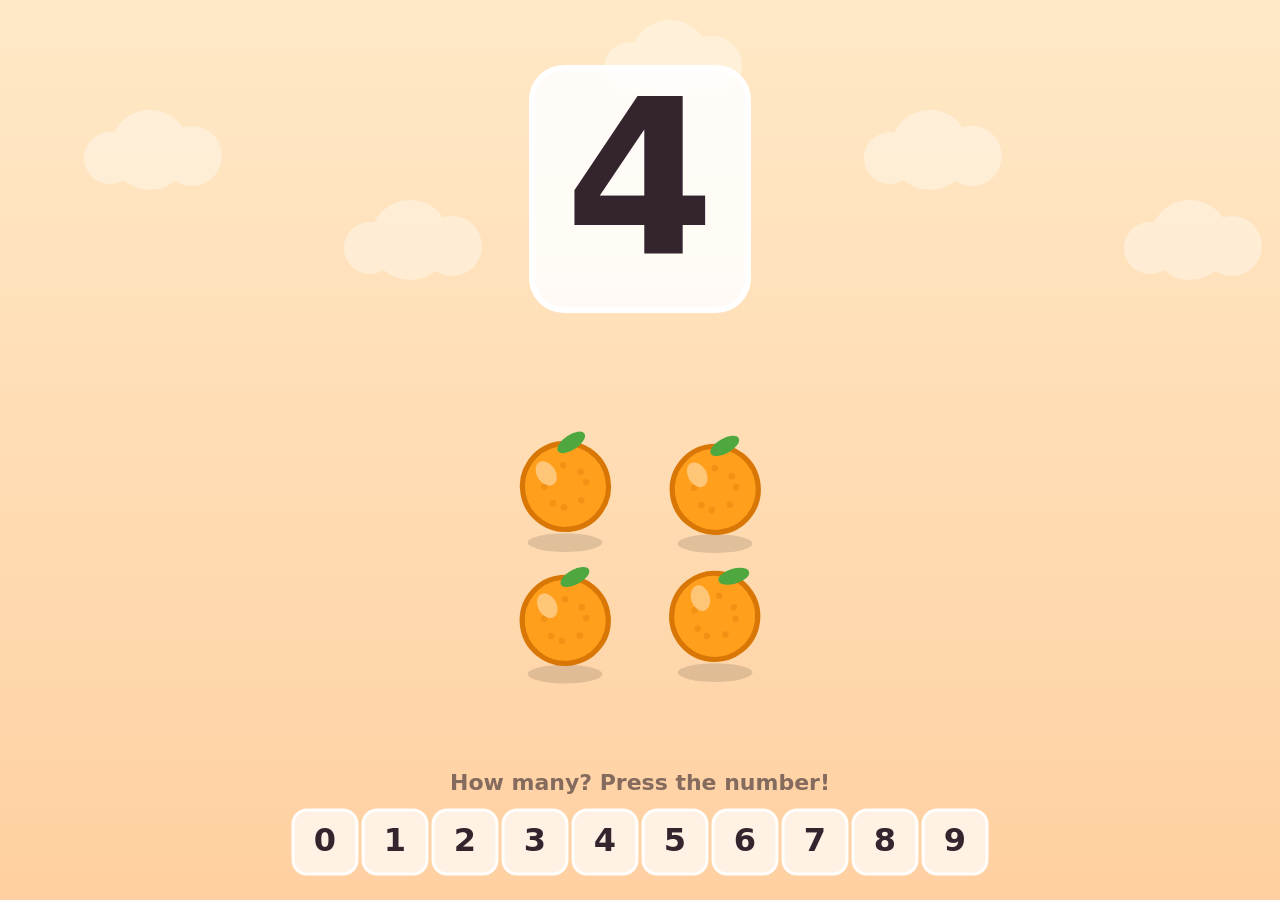
==== games/count-fruits/index.html @ f7dff4ac "Organize games into games/ directory with a landing page Move Garden Pick! and Count the Fruit! into" ====
<!DOCTYPE html>
<html lang="en">
<head>
<meta charset="utf-8">
<meta name="viewport" content="width=device-width, initial-scale=1, user-scalable=no">
<title>Count the Fruit!</title>
<style>
  html, body {
    margin: 0;
    height: 100%;
    overflow: hidden;
    background: #ffe9c7;
    touch-action: none;
  }
  canvas { display: block; }
</style>
</head>
<body>
<canvas id="game"></canvas>
<script>
const canvas = document.getElementById('game');
const ctx = canvas.getContext('2d');

let W = 0, H = 0;
function resize() {
  const dpr = window.devicePixelRatio || 1;
  W = window.innerWidth;
  H = window.innerHeight;
  canvas.width = W * dpr;
  canvas.height = H * dpr;
  canvas.style.width = W + 'px';
  canvas.style.height = H + 'px';
  ctx.setTransform(dpr, 0, 0, dpr, 0, 0);
}
resize();
window.addEventListener('resize', () => { resize(); layoutFruit(); });

function rand(a, b) { return a + Math.random() * (b - a); }

/* ---------- fruit drawing (all centred on 0,0 with radius ~r) ---------- */
function banana(r) {
  ctx.fillStyle = '#ffd93d';
  ctx.strokeStyle = '#d9a406';
  ctx.lineWidth = r * 0.13;
  ctx.beginPath();
  ctx.moveTo(-r * 0.85, -r * 0.35);
  ctx.quadraticCurveTo(-r * 0.2, r * 1.0, r * 0.9, r * 0.15);
  ctx.quadraticCurveTo(r * 0.2, r * 0.55, -r * 0.55, -r * 0.55);
  ctx.closePath();
  ctx.fill();
  ctx.stroke();
  ctx.fillStyle = '#8a6212';
  ctx.beginPath();
  ctx.ellipse(-r * 0.8, -r * 0.48, r * 0.14, r * 0.1, -0.7, 0, Math.PI * 2);
  ctx.fill();
}

function apple(r) {
  ctx.fillStyle = '#e8342c';
  ctx.strokeStyle = '#b31f1a';
  ctx.lineWidth = r * 0.11;
  ctx.beginPath();
  ctx.moveTo(0, -r * 0.55);
  ctx.bezierCurveTo(-r * 1.15, -r * 1.15, -r * 1.05, r * 0.95, 0, r * 0.9);
  ctx.bezierCurveTo(r * 1.05, r * 0.95, r * 1.15, -r * 1.15, 0, -r * 0.55);
  ctx.fill();
  ctx.stroke();

  ctx.strokeStyle = '#7a4a1f';
  ctx.lineWidth = r * 0.14;
  ctx.lineCap = 'round';
  ctx.beginPath();
  ctx.moveTo(0, -r * 0.6);
  ctx.quadraticCurveTo(r * 0.1, -r * 1.05, r * 0.28, -r * 1.15);
  ctx.stroke();

  ctx.fillStyle = '#4ea83f';
  ctx.beginPath();
  ctx.ellipse(r * 0.42, -r * 0.95, r * 0.32, r * 0.16, -0.5, 0, Math.PI * 2);
  ctx.fill();

  ctx.fillStyle = 'rgba(255,255,255,0.45)';
  ctx.beginPath();
  ctx.ellipse(-r * 0.38, -r * 0.25, r * 0.2, r * 0.32, -0.4, 0, Math.PI * 2);
  ctx.fill();
}

function orange(r) {
  ctx.fillStyle = '#ff9f1c';
  ctx.strokeStyle = '#d97706';
  ctx.lineWidth = r * 0.11;
  ctx.beginPath();
  ctx.arc(0, r * 0.05, r * 0.92, 0, Math.PI * 2);
  ctx.fill();
  ctx.stroke();

  ctx.fillStyle = 'rgba(217,119,6,0.35)';
  for (let i = 0; i < 7; i++) {
    const a = i * 2.4;
    ctx.beginPath();
    ctx.arc(Math.cos(a) * r * 0.45, r * 0.05 + Math.sin(a) * r * 0.45, r * 0.07, 0, Math.PI * 2);
    ctx.fill();
  }

  ctx.fillStyle = '#4ea83f';
  ctx.beginPath();
  ctx.ellipse(r * 0.3, -r * 0.85, r * 0.34, r * 0.16, -0.4, 0, Math.PI * 2);
  ctx.fill();

  ctx.fillStyle = 'rgba(255,255,255,0.4)';
  ctx.beginPath();
  ctx.ellipse(-r * 0.35, -r * 0.3, r * 0.2, r * 0.28, -0.4, 0, Math.PI * 2);
  ctx.fill();
}

function strawberry(r) {
  ctx.fillStyle = '#f0384a';
  ctx.strokeStyle = '#b91c2c';
  ctx.lineWidth = r * 0.1;
  ctx.beginPath();
  ctx.moveTo(0, r);
  ctx.bezierCurveTo(-r * 1.05, r * 0.25, -r * 0.9, -r * 0.75, 0, -r * 0.62);
  ctx.bezierCurveTo(r * 0.9, -r * 0.75, r * 1.05, r * 0.25, 0, r);
  ctx.fill();
  ctx.stroke();

  ctx.fillStyle = '#ffe9a8';
  for (let i = 0; i < 8; i++) {
    const a = -1.4 + i * 0.85;
    const rr = r * (0.2 + (i % 3) * 0.2);
    ctx.beginPath();
    ctx.ellipse(Math.cos(a) * rr, Math.sin(a) * rr * 0.9, r * 0.07, r * 0.045, a, 0, Math.PI * 2);
    ctx.fill();
  }

  ctx.fillStyle = '#4ea83f';
  for (let i = -2; i <= 2; i++) {
    ctx.save();
    ctx.translate(0, -r * 0.6);
    ctx.rotate(i * 0.45);
    ctx.beginPath();
    ctx.ellipse(0, -r * 0.2, r * 0.16, r * 0.36, 0, 0, Math.PI * 2);
    ctx.fill();
    ctx.restore();
  }
  ctx.strokeStyle = '#3f8f34';
  ctx.lineWidth = r * 0.12;
  ctx.lineCap = 'round';
  ctx.beginPath();
  ctx.moveTo(0, -r * 0.7);
  ctx.lineTo(0, -r * 1.15);
  ctx.stroke();
}

function grapes(r) {
  ctx.strokeStyle = '#7a4a1f';
  ctx.lineWidth = r * 0.12;
  ctx.lineCap = 'round';
  ctx.beginPath();
  ctx.moveTo(0, -r * 0.65);
  ctx.lineTo(0, -r * 1.1);
  ctx.stroke();

  ctx.fillStyle = '#4ea83f';
  ctx.beginPath();
  ctx.ellipse(r * 0.36, -r * 0.95, r * 0.3, r * 0.14, -0.5, 0, Math.PI * 2);
  ctx.fill();

  const rows = [3, 3, 2, 1];
  const br = r * 0.3;
  let y = -r * 0.45;
  for (const n of rows) {
    for (let i = 0; i < n; i++) {
      const x = (i - (n - 1) / 2) * br * 1.75;
      ctx.fillStyle = '#8b5cf6';
      ctx.strokeStyle = '#5b21b6';
      ctx.lineWidth = r * 0.07;
      ctx.beginPath();
      ctx.arc(x, y, br, 0, Math.PI * 2);
      ctx.fill();
      ctx.stroke();
      ctx.fillStyle = 'rgba(255,255,255,0.4)';
      ctx.beginPath();
      ctx.arc(x - br * 0.3, y - br * 0.35, br * 0.22, 0, Math.PI * 2);
      ctx.fill();
    }
    y += br * 1.5;
  }
}

const FRUITS = [
  { draw: banana, one: 'banana', many: 'bananas' },
  { draw: apple, one: 'apple', many: 'apples' },
  { draw: orange, one: 'orange', many: 'oranges' },
  { draw: strawberry, one: 'strawberry', many: 'strawberries' },
  { draw: grapes, one: 'grape', many: 'grapes' }
];

/* ---------- sound ---------- */
let audio = null;
function tone(freq, dur, type, delay) {
  try {
    if (!audio) audio = new (window.AudioContext || window.webkitAudioContext)();
    if (audio.state === 'suspended') audio.resume();
    const t0 = audio.currentTime + (delay || 0);
    const osc = audio.createOscillator();
    const gain = audio.createGain();
    osc.type = type || 'sine';
    osc.frequency.setValueAtTime(freq, t0);
    gain.gain.setValueAtTime(0.0001, t0);
    gain.gain.exponentialRampToValueAtTime(0.2, t0 + 0.02);
    gain.gain.exponentialRampToValueAtTime(0.0001, t0 + dur);
    osc.connect(gain).connect(audio.destination);
    osc.start(t0);
    osc.stop(t0 + dur + 0.05);
  } catch (err) { /* no sound, no problem */ }
}
function cheer() {
  [523, 659, 784, 1047].forEach((f, i) => tone(f, 0.22, 'sine', i * 0.09));
}
function nope() {
  tone(200, 0.18, 'triangle');
  tone(160, 0.22, 'triangle', 0.12);
}

/* ---------- game state ---------- */
let target = -1;
let fruit = FRUITS[0];
let items = [];
let stars = 0;
let shake = 0;          // 1 -> 0 after a wrong key
let wrongKey = -1;
let celebrate = 0;      // seconds left of the little party
let confetti = [];
let bornAt = 0;

const FRUIT_TOP = () => H * 0.40;

function layoutFruit() {
  const n = target;
  if (n === 0) { items = []; return; }
  const areaTop = FRUIT_TOP();
  const areaH = H * 0.42;
  const cols = n <= 3 ? n : (n <= 8 ? Math.ceil(n / 2) : 3);
  const rows = Math.ceil(n / cols);
  const cellW = Math.min(W * 0.8 / cols, 150);
  const cellH = Math.min(areaH / rows, 130);
  const r = Math.min(cellW, cellH) * 0.36;

  items = [];
  for (let i = 0; i < n; i++) {
    const row = Math.floor(i / cols);
    const inRow = Math.min(cols, n - row * cols);
    const idx = i - row * cols;
    items.push({
      x: W / 2 + (idx - (inRow - 1) / 2) * cellW,
      y: areaTop + cellH * 0.5 + row * cellH + (rows > 1 ? (areaH - rows * cellH) / 2 : areaH * 0.15),
      r: r,
      seed: Math.random() * 10,
      tilt: rand(-0.18, 0.18),
      pop: i * 0.07
    });
  }
}

function newRound() {
  let n;
  do { n = Math.floor(Math.random() * 10); } while (n === target);
  target = n;
  fruit = FRUITS[Math.floor(Math.random() * FRUITS.length)];
  wrongKey = -1;
  bornAt = performance.now();
  layoutFruit();
}

function answer(n) {
  if (celebrate > 0) return;
  if (n === target) {
    stars++;
    celebrate = 1.1;
    cheer();
    for (let i = 0; i < 70; i++) {
      confetti.push({
        x: W / 2 + rand(-60, 60),
        y: H * 0.25,
        vx: rand(-320, 320),
        vy: rand(-520, -180),
        r: rand(4, 9),
        rot: rand(0, 6.3),
        vr: rand(-8, 8),
        life: 1,
        color: ['#e8342c', '#ffd93d', '#4ea83f', '#8b5cf6', '#ff9f1c', '#38bdf8'][i % 6]
      });
    }
  } else {
    shake = 1;
    wrongKey = n;
    nope();
  }
}

window.addEventListener('keydown', e => {
  if (e.key >= '0' && e.key <= '9') {
    e.preventDefault();
    if (!e.repeat) answer(+e.key);
  }
});

/* ---------- on-screen keypad (also works for taps) ---------- */
function padGeom() {
  const y = H - 90;
  const size = Math.min(64, (W - 40) / 10 - 6);
  const step = size + 6;
  return { y, size, step, x0: W / 2 - (step * 10 - 6) / 2 };
}
canvas.addEventListener('pointerdown', e => {
  const g = padGeom();
  const rect = canvas.getBoundingClientRect();
  const px = e.clientX - rect.left, py = e.clientY - rect.top;
  for (let d = 0; d <= 9; d++) {
    const x = g.x0 + d * g.step;
    if (px >= x && px <= x + g.size && py >= g.y && py <= g.y + g.size) { answer(d); return; }
  }
  if (!audio) tone(880, 0.001);   // unlock audio on first tap
});

/* ---------- drawing ---------- */
function drawBackground(t) {
  const sky = ctx.createLinearGradient(0, 0, 0, H);
  sky.addColorStop(0, '#ffe9c7');
  sky.addColorStop(1, '#ffd0a1');
  ctx.fillStyle = sky;
  ctx.fillRect(0, 0, W, H);

  ctx.fillStyle = 'rgba(255,255,255,0.35)';
  for (let i = 0; i < 6; i++) {
    const x = ((i * 260 + t / 60) % (W + 300)) - 150;
    const y = 60 + (i % 3) * 90;
    ctx.beginPath();
    ctx.arc(x, y, 40, 0, Math.PI * 2);
    ctx.arc(x + 42, y + 6, 30, 0, Math.PI * 2);
    ctx.arc(x - 40, y + 8, 26, 0, Math.PI * 2);
    ctx.fill();
  }
}

function drawNumber(t) {
  const size = Math.min(H * 0.24, W * 0.28);
  const cx = W / 2 + (shake > 0 ? Math.sin(t / 22) * 14 * shake : 0);
  const cy = H * 0.21;
  const pop = Math.min(1, (t - bornAt) / 260);
  const s = celebrate > 0
    ? 1 + Math.sin((1.1 - celebrate) * 12) * 0.08
    : 0.6 + 0.4 * (1 - Math.pow(1 - pop, 3)) + Math.sin(pop * Math.PI) * 0.12;

  ctx.save();
  ctx.translate(cx, cy);
  ctx.scale(s, s);

  const w = size * 1.0, h = size * 1.12;
  ctx.fillStyle = shake > 0 ? 'rgba(255,220,220,0.95)' : 'rgba(255,255,255,0.85)';
  ctx.strokeStyle = shake > 0 ? '#e8342c' : '#fff';
  ctx.lineWidth = 6;
  ctx.beginPath();
  ctx.roundRect(-w / 2, -h / 2, w, h, 32);
  ctx.fill();
  ctx.stroke();

  ctx.font = 'bold ' + Math.round(size) + 'px system-ui, sans-serif';
  ctx.textAlign = 'center';
  ctx.textBaseline = 'middle';
  ctx.fillStyle = '#33242e';
  ctx.fillText(String(target), 0, size * 0.04);
  ctx.restore();
}

function drawItems(t) {
  items.forEach((it, i) => {
    const age = (t - bornAt) / 1000 - it.pop;
    if (age < 0) return;
    const grow = Math.min(1, age / 0.28);
    const s = 0.3 + 0.7 * (1 - Math.pow(1 - grow, 3)) + Math.sin(grow * Math.PI) * 0.2;
    const hop = celebrate > 0 ? Math.abs(Math.sin(t / 110 + i)) * -18 : Math.sin(t / 620 + it.seed) * 4;
    ctx.save();
    ctx.translate(it.x, it.y + hop);

    ctx.globalAlpha = 0.12;
    ctx.fillStyle = '#000';
    ctx.beginPath();
    ctx.ellipse(0, it.r * 1.25 - hop * 0.6, it.r * 0.8, it.r * 0.2, 0, 0, Math.PI * 2);
    ctx.fill();
    ctx.globalAlpha = 1;

    ctx.rotate(it.tilt + Math.sin(t / 700 + it.seed) * 0.05);
    ctx.scale(s, s);
    fruit.draw(it.r);
    ctx.restore();
  });

  if (target === 0) {
    // an empty plate, so "zero" has something to look at
    const cx = W / 2, cy = FRUIT_TOP() + H * 0.14;
    ctx.fillStyle = 'rgba(255,255,255,0.8)';
    ctx.strokeStyle = '#e0b184';
    ctx.lineWidth = 5;
    ctx.beginPath();
    ctx.ellipse(cx, cy, 105, 34, 0, 0, Math.PI * 2);
    ctx.fill();
    ctx.stroke();
    ctx.beginPath();
    ctx.ellipse(cx, cy, 72, 21, 0, 0, Math.PI * 2);
    ctx.stroke();
  }
}

function drawStars() {
  const n = Math.min(stars, 10);
  for (let i = 0; i < n; i++) {
    const x = 34 + i * 34, y = 34;
    ctx.save();
    ctx.translate(x, y);
    ctx.fillStyle = '#ffd93d';
    ctx.strokeStyle = '#e0a800';
    ctx.lineWidth = 2;
    ctx.beginPath();
    for (let k = 0; k < 10; k++) {
      const rr = k % 2 ? 6 : 14;
      const a = -Math.PI / 2 + (k * Math.PI) / 5;
      const fn = k ? 'lineTo' : 'moveTo';
      ctx[fn](Math.cos(a) * rr, Math.sin(a) * rr);
    }
    ctx.closePath();
    ctx.fill();
    ctx.stroke();
    ctx.restore();
  }
  if (stars > 10) {
    ctx.fillStyle = '#33242e';
    ctx.font = 'bold 20px system-ui, sans-serif';
    ctx.textAlign = 'left';
    ctx.textBaseline = 'middle';
    ctx.fillText('+' + (stars - 10), 34 + 10 * 34 - 12, 34);
  }
}

function drawPad(t) {
  const g = padGeom();
  ctx.textAlign = 'center';
  ctx.textBaseline = 'middle';
  for (let d = 0; d <= 9; d++) {
    const x = g.x0 + d * g.step;
    const bad = wrongKey === d && shake > 0;
    ctx.fillStyle = bad ? 'rgba(232,52,44,0.85)' : 'rgba(255,255,255,0.7)';
    ctx.strokeStyle = bad ? '#b31f1a' : 'rgba(255,255,255,0.95)';
    ctx.lineWidth = 3;
    ctx.beginPath();
    ctx.roundRect(x, g.y, g.size, g.size, 14);
    ctx.fill();
    ctx.stroke();
    ctx.fillStyle = bad ? '#fff' : '#33242e';
    ctx.font = 'bold ' + Math.round(g.size * 0.5) + 'px system-ui, sans-serif';
    ctx.fillText(String(d), x + g.size / 2, g.y + g.size / 2 + 1);
  }
}

function drawHint() {
  ctx.fillStyle = 'rgba(51,36,46,0.6)';
  ctx.font = 'bold 22px system-ui, sans-serif';
  ctx.textAlign = 'center';
  ctx.textBaseline = 'alphabetic';
  const msg = celebrate > 0
    ? 'Yes!  ' + target + ' ' + (target === 1 ? fruit.one : fruit.many) + '!'
    : 'How many? Press the number!';
  ctx.fillText(msg, W / 2, H - 110);
}

/* ---------- loop ---------- */
let last = performance.now();
function loop(now) {
  const dt = Math.min((now - last) / 1000, 0.05);
  last = now;

  if (shake > 0) shake = Math.max(0, shake - dt * 2.2);
  if (celebrate > 0) {
    celebrate -= dt;
    if (celebrate <= 0) { celebrate = 0; newRound(); }
  }

  for (let i = confetti.length - 1; i >= 0; i--) {
    const c = confetti[i];
    c.x += c.vx * dt;
    c.y += c.vy * dt;
    c.vy += 900 * dt;
    c.rot += c.vr * dt;
    c.life -= dt * 0.5;
    if (c.life <= 0 || c.y > H + 40) confetti.splice(i, 1);
  }

  drawBackground(now);
  drawNumber(now);
  drawItems(now);
  drawStars();
  drawHint();
  drawPad(now);

  for (const c of confetti) {
    ctx.save();
    ctx.globalAlpha = Math.max(0, Math.min(1, c.life));
    ctx.translate(c.x, c.y);
    ctx.rotate(c.rot);
    ctx.fillStyle = c.color;
    ctx.fillRect(-c.r / 2, -c.r / 2, c.r, c.r * 1.6);
    ctx.restore();
  }
  ctx.globalAlpha = 1;

  requestAnimationFrame(loop);
}

newRound();
requestAnimationFrame(loop);
</script>
</body>
</html>
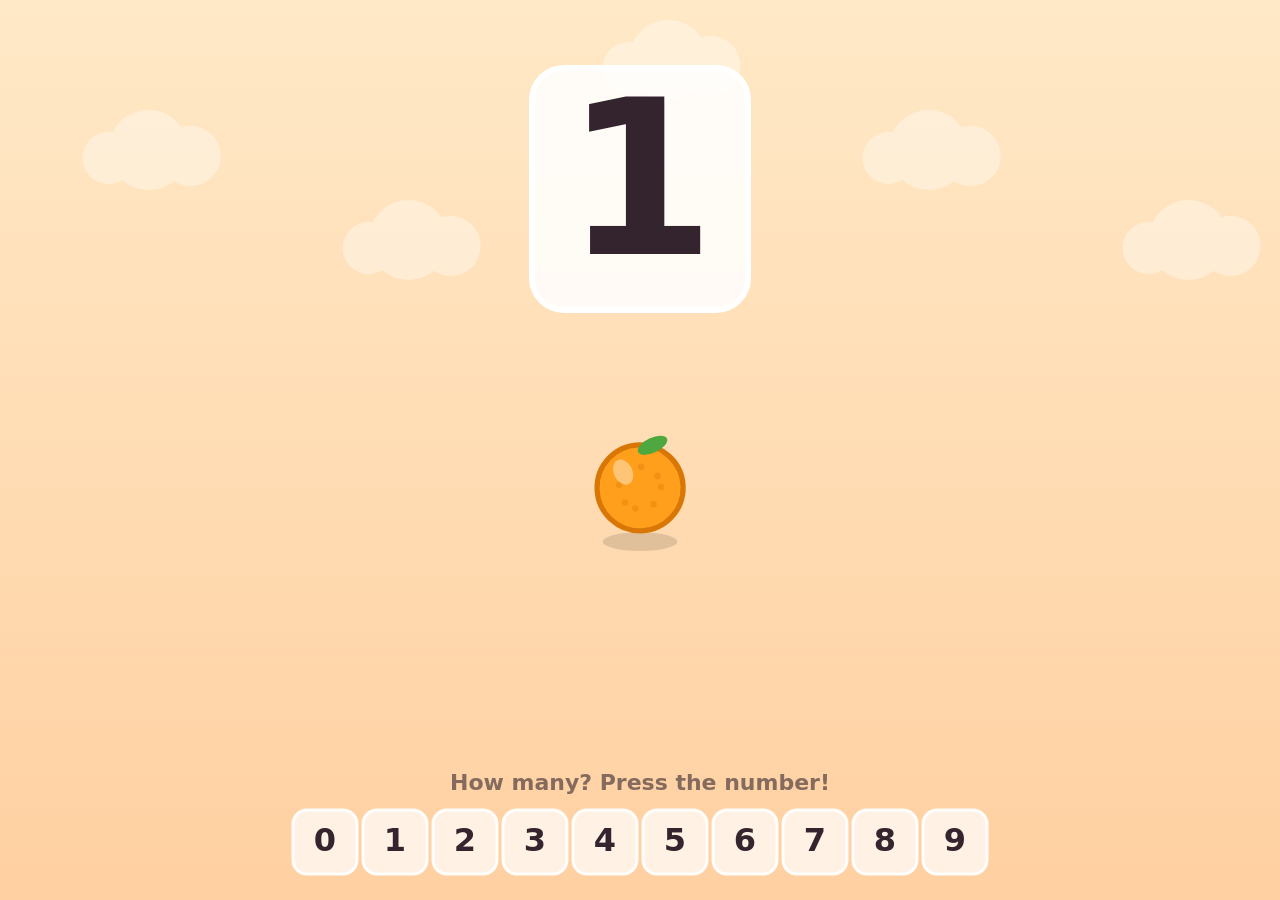
==== commit 93001154: "Add touch controls and iOS/iPad polish to both games Garden Pick! was keyboard-only; add drag-to-mov" ====
--- a/games/count-fruits/index.html
+++ b/games/count-fruits/index.html
@@ -2,17 +2,23 @@
 <html lang="en">
 <head>
 <meta charset="utf-8">
-<meta name="viewport" content="width=device-width, initial-scale=1, user-scalable=no">
+<meta name="viewport" content="width=device-width, initial-scale=1, maximum-scale=1, minimum-scale=1, user-scalable=no, viewport-fit=cover">
+<meta name="apple-mobile-web-app-capable" content="yes">
+<meta name="apple-mobile-web-app-status-bar-style" content="black-translucent">
 <title>Count the Fruit!</title>
 <style>
   html, body {
     margin: 0;
     height: 100%;
     overflow: hidden;
+    overscroll-behavior: none;
     background: #ffe9c7;
     touch-action: none;
-  }
-  canvas { display: block; }
+    -webkit-user-select: none;
+    user-select: none;
+    -webkit-touch-callout: none;
+  }
+  canvas { display: block; touch-action: none; -webkit-tap-highlight-color: transparent; }
 </style>
 </head>
 <body>
@@ -33,7 +39,11 @@
   ctx.setTransform(dpr, 0, 0, dpr, 0, 0);
 }
 resize();
-window.addEventListener('resize', () => { resize(); layoutFruit(); });
+function handleResize() { resize(); layoutFruit(); }
+window.addEventListener('resize', handleResize);
+window.addEventListener('orientationchange', handleResize);
+if (window.visualViewport) window.visualViewport.addEventListener('resize', handleResize);
+document.addEventListener('touchmove', e => e.preventDefault(), { passive: false });
 
 function rand(a, b) { return a + Math.random() * (b - a); }
 
@@ -317,9 +327,10 @@
   const g = padGeom();
   const rect = canvas.getBoundingClientRect();
   const px = e.clientX - rect.left, py = e.clientY - rect.top;
+  const pad = 8;
   for (let d = 0; d <= 9; d++) {
     const x = g.x0 + d * g.step;
-    if (px >= x && px <= x + g.size && py >= g.y && py <= g.y + g.size) { answer(d); return; }
+    if (px >= x - pad && px <= x + g.size + pad && py >= g.y - pad && py <= g.y + g.size + pad) { answer(d); return; }
   }
   if (!audio) tone(880, 0.001);   // unlock audio on first tap
 });
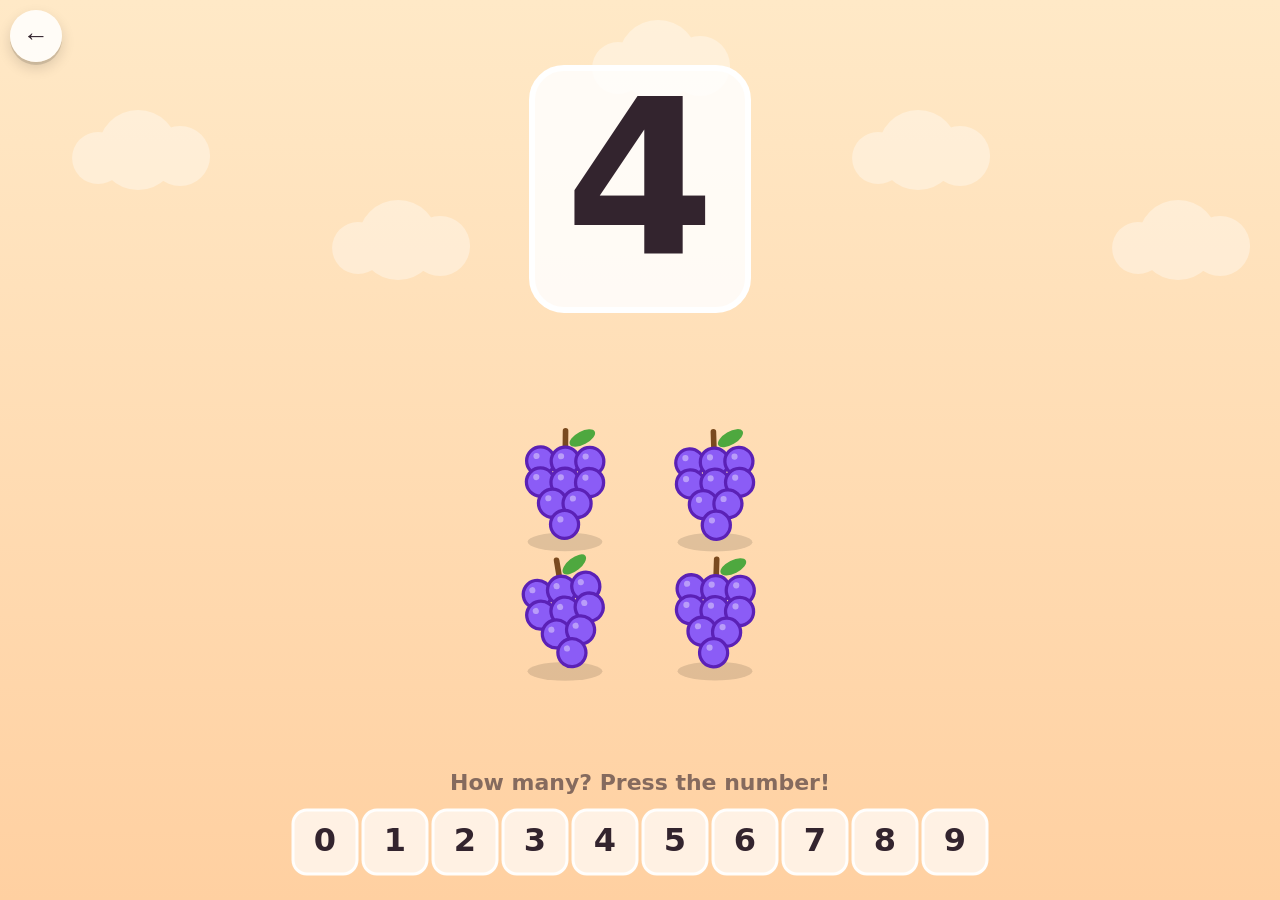
==== commit 01adde36: "Add Hebrew letters game, make the site installable, improve iPad play - New game: אותיות! — 22 lette" ====
--- a/games/count-fruits/index.html
+++ b/games/count-fruits/index.html
@@ -4,7 +4,12 @@
 <meta charset="utf-8">
 <meta name="viewport" content="width=device-width, initial-scale=1, maximum-scale=1, minimum-scale=1, user-scalable=no, viewport-fit=cover">
 <meta name="apple-mobile-web-app-capable" content="yes">
+<meta name="mobile-web-app-capable" content="yes">
 <meta name="apple-mobile-web-app-status-bar-style" content="black-translucent">
+<meta name="apple-mobile-web-app-title" content="Sprout">
+<meta name="theme-color" content="#ffe9c7">
+<link rel="manifest" href="../../manifest.webmanifest">
+<link rel="apple-touch-icon" href="../../icons/apple-touch-icon.png">
 <title>Count the Fruit!</title>
 <style>
   html, body {
@@ -19,9 +24,23 @@
     -webkit-touch-callout: none;
   }
   canvas { display: block; touch-action: none; -webkit-tap-highlight-color: transparent; }
+  .back {
+    position: fixed;
+    top: calc(env(safe-area-inset-top, 0px) + 10px);
+    left: calc(env(safe-area-inset-left, 0px) + 10px);
+    z-index: 10;
+    width: 52px; height: 52px;
+    display: flex; align-items: center; justify-content: center;
+    font-size: 26px; text-decoration: none; color: #33242e;
+    background: rgba(255,255,255,0.85);
+    border-radius: 50%;
+    box-shadow: 0 3px 0 rgba(0,0,0,0.12), 0 6px 14px rgba(0,0,0,0.14);
+  }
+  .back:active { transform: translateY(3px); box-shadow: 0 1px 0 rgba(0,0,0,0.12); }
 </style>
 </head>
 <body>
+<a class="back" href="../../index.html" aria-label="Back to games">←</a>
 <canvas id="game"></canvas>
 <script>
 const canvas = document.getElementById('game');
@@ -530,6 +549,11 @@
 
 newRound();
 requestAnimationFrame(loop);
+
+/* keep the whole app offline-ready when it is installed to the home screen */
+if ('serviceWorker' in navigator && location.protocol.startsWith('http')) {
+  navigator.serviceWorker.register('../../sw.js').catch(() => { /* offline support is a bonus */ });
+}
 </script>
 </body>
 </html>
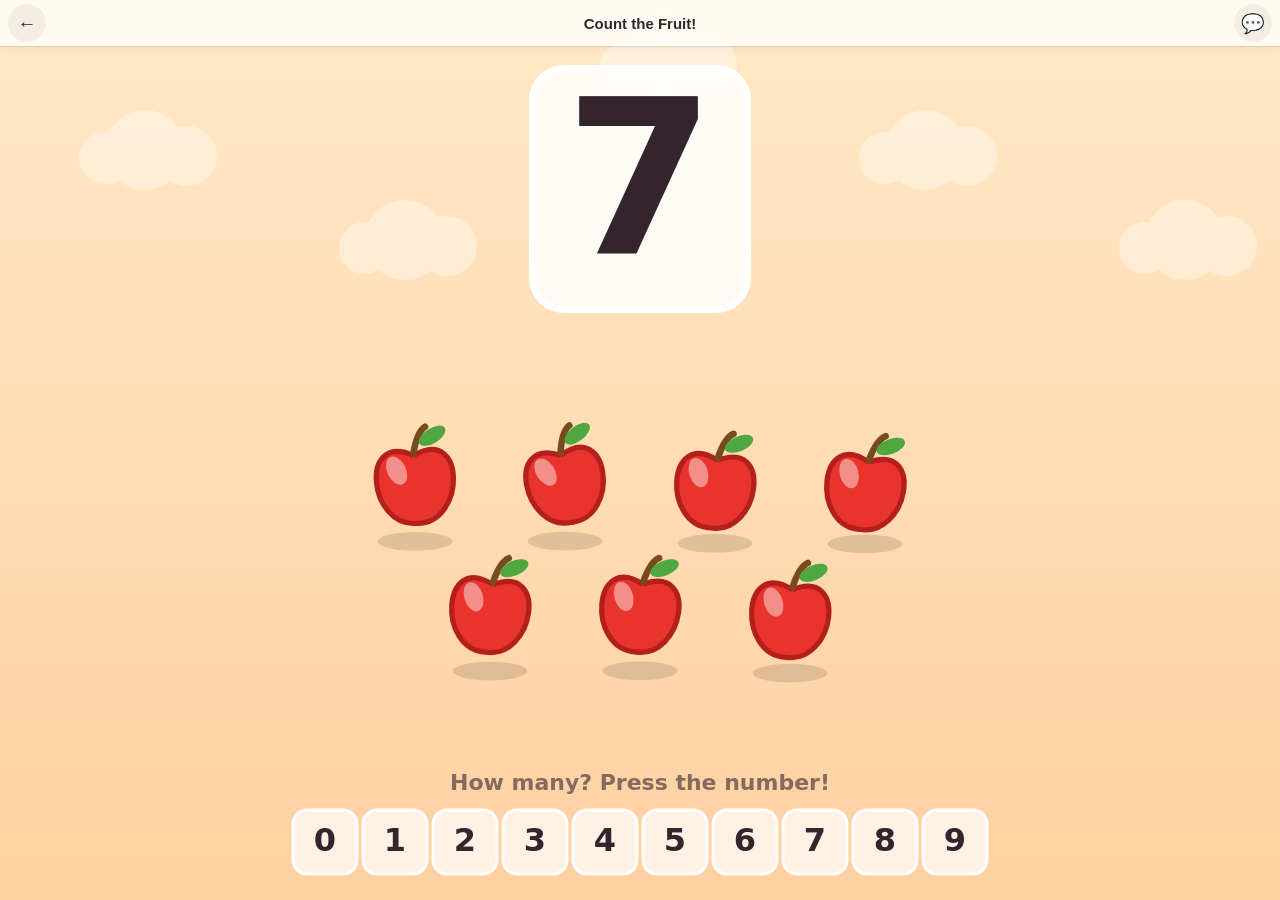
==== commit 98223d48: "Add a shared nav stripe and a feedback button to every game - shared/sprout-ui.{css,js}: one slim st" ====
--- a/games/count-fruits/index.html
+++ b/games/count-fruits/index.html
@@ -10,6 +10,7 @@
 <meta name="theme-color" content="#ffe9c7">
 <link rel="manifest" href="../../manifest.webmanifest">
 <link rel="apple-touch-icon" href="../../icons/apple-touch-icon.png">
+<link rel="stylesheet" href="../../shared/sprout-ui.css">
 <title>Count the Fruit!</title>
 <style>
   html, body {
@@ -24,23 +25,25 @@
     -webkit-touch-callout: none;
   }
   canvas { display: block; touch-action: none; -webkit-tap-highlight-color: transparent; }
-  .back {
-    position: fixed;
-    top: calc(env(safe-area-inset-top, 0px) + 10px);
-    left: calc(env(safe-area-inset-left, 0px) + 10px);
-    z-index: 10;
-    width: 52px; height: 52px;
-    display: flex; align-items: center; justify-content: center;
-    font-size: 26px; text-decoration: none; color: #33242e;
-    background: rgba(255,255,255,0.85);
-    border-radius: 50%;
-    box-shadow: 0 3px 0 rgba(0,0,0,0.12), 0 6px 14px rgba(0,0,0,0.14);
-  }
-  .back:active { transform: translateY(3px); box-shadow: 0 1px 0 rgba(0,0,0,0.12); }
 </style>
 </head>
 <body>
-<a class="back" href="../../index.html" aria-label="Back to games">←</a>
+<script>
+window.sproutConfig = {
+  game: 'count-fruits',
+  title: 'Count the Fruit!',
+  home: '../../index.html',
+  accent: '#ff922b',
+  context: () => ({
+    answer: target,
+    fruit: fruit && fruit.name,
+    onScreen: items.length,
+    stars: stars,
+    lastWrongKey: wrongKey < 0 ? null : wrongKey
+  })
+};
+</script>
+<script src="../../shared/sprout-ui.js"></script>
 <canvas id="game"></canvas>
 <script>
 const canvas = document.getElementById('game');
@@ -443,10 +446,16 @@
   }
 }
 
+function navTop() {
+  const nav = document.querySelector('.sprout-nav');
+  return nav ? nav.getBoundingClientRect().height : 0;
+}
+
 function drawStars() {
   const n = Math.min(stars, 10);
+  const top = navTop() + 14;
   for (let i = 0; i < n; i++) {
-    const x = 34 + i * 34, y = 34;
+    const x = 34 + i * 34, y = top;
     ctx.save();
     ctx.translate(x, y);
     ctx.fillStyle = '#ffd93d';
@@ -469,7 +478,7 @@
     ctx.font = 'bold 20px system-ui, sans-serif';
     ctx.textAlign = 'left';
     ctx.textBaseline = 'middle';
-    ctx.fillText('+' + (stars - 10), 34 + 10 * 34 - 12, 34);
+    ctx.fillText('+' + (stars - 10), 34 + 10 * 34 - 12, top);
   }
 }
 
--- a/shared/sprout-ui.css
+++ b/shared/sprout-ui.css
@@ -0,0 +1,141 @@
+/* Shared chrome for every Sprout game: the nav stripe and the feedback sheet.
+   Pages read --sprout-top to keep their own content clear of the stripe. */
+:root {
+  --sprout-nav-h: 46px;
+  --sprout-top: calc(env(safe-area-inset-top, 0px) + var(--sprout-nav-h));
+  --sprout-ink: #33242e;
+  --sprout-accent: #4dabf7;
+}
+
+.sprout-nav {
+  position: fixed;
+  top: 0; left: 0; right: 0;
+  z-index: 2147483000;
+  height: var(--sprout-top);
+  padding: env(safe-area-inset-top, 0px) calc(env(safe-area-inset-right, 0px) + 8px) 0 calc(env(safe-area-inset-left, 0px) + 8px);
+  display: flex;
+  align-items: center;
+  gap: 8px;
+  background: rgba(255, 255, 255, 0.82);
+  backdrop-filter: saturate(160%) blur(10px);
+  -webkit-backdrop-filter: saturate(160%) blur(10px);
+  box-shadow: 0 1px 0 rgba(0, 0, 0, 0.08), 0 2px 10px rgba(0, 0, 0, 0.06);
+  font-family: -apple-system, BlinkMacSystemFont, "Segoe UI", Arial, sans-serif;
+  -webkit-user-select: none;
+  user-select: none;
+}
+.sprout-nav .sn-btn {
+  flex: 0 0 auto;
+  width: 38px; height: 38px;
+  display: flex; align-items: center; justify-content: center;
+  border: none;
+  border-radius: 50%;
+  background: rgba(0, 0, 0, 0.05);
+  color: var(--sprout-ink);
+  font-size: 19px;
+  line-height: 1;
+  text-decoration: none;
+  cursor: pointer;
+  -webkit-tap-highlight-color: transparent;
+}
+.sprout-nav .sn-btn:active { transform: scale(0.92); background: rgba(0, 0, 0, 0.12); }
+.sprout-nav .sn-title {
+  flex: 1 1 auto;
+  min-width: 0;
+  text-align: center;
+  font-size: 15px;
+  font-weight: 700;
+  color: var(--sprout-ink);
+  white-space: nowrap;
+  overflow: hidden;
+  text-overflow: ellipsis;
+}
+.sprout-nav .sn-dot {
+  width: 10px; height: 10px; border-radius: 50%;
+  background: var(--sprout-accent);
+  flex: 0 0 auto;
+  margin-inline-start: 2px;
+}
+
+/* ---------- feedback sheet ---------- */
+.sprout-fb {
+  position: fixed;
+  inset: 0;
+  z-index: 2147483001;
+  display: none;
+  align-items: flex-end;
+  justify-content: center;
+  background: rgba(30, 20, 40, 0.45);
+  font-family: -apple-system, BlinkMacSystemFont, "Segoe UI", Arial, sans-serif;
+}
+.sprout-fb.show { display: flex; }
+.sprout-fb .fb-card {
+  width: min(560px, 100%);
+  max-height: 92vh;
+  overflow-y: auto;
+  background: #fffdf8;
+  border-radius: 22px 22px 0 0;
+  padding: 18px 18px calc(env(safe-area-inset-bottom, 0px) + 18px);
+  box-shadow: 0 -8px 30px rgba(0, 0, 0, 0.25);
+  animation: fbUp 0.22s ease-out;
+}
+@media (min-width: 620px) {
+  .sprout-fb { align-items: center; }
+  .sprout-fb .fb-card { border-radius: 22px; }
+}
+@keyframes fbUp { from { transform: translateY(24px); opacity: 0; } to { transform: translateY(0); opacity: 1; } }
+.sprout-fb h2 { margin: 0 0 2px; font-size: 19px; color: var(--sprout-ink); }
+.sprout-fb .fb-sub { margin: 0 0 12px; font-size: 13px; color: #8a7f93; }
+.sprout-fb textarea {
+  width: 100%;
+  min-height: 92px;
+  border: 2px solid #e6dfd2;
+  border-radius: 14px;
+  padding: 10px 12px;
+  font: inherit;
+  font-size: 16px;                /* 16px keeps iOS from zooming on focus */
+  color: var(--sprout-ink);
+  background: #fff;
+  resize: vertical;
+}
+.sprout-fb textarea:focus { outline: none; border-color: var(--sprout-accent); }
+.sprout-fb .fb-row { display: flex; align-items: center; gap: 10px; margin-top: 12px; flex-wrap: wrap; }
+.sprout-fb .fb-btn {
+  border: none;
+  border-radius: 999px;
+  padding: 11px 18px;
+  font: inherit;
+  font-weight: 700;
+  font-size: 15px;
+  cursor: pointer;
+  -webkit-tap-highlight-color: transparent;
+  background: #efe7da;
+  color: var(--sprout-ink);
+}
+.sprout-fb .fb-btn:active { transform: scale(0.97); }
+.sprout-fb .fb-btn[disabled] { opacity: 0.5; cursor: default; }
+.sprout-fb .fb-send { background: #51cf66; color: #06331a; }
+.sprout-fb .fb-rec.on { background: #ff6b6b; color: #fff; }
+.sprout-fb .fb-time { font-variant-numeric: tabular-nums; font-size: 14px; color: #8a7f93; }
+.sprout-fb audio { width: 100%; margin-top: 10px; }
+.sprout-fb .fb-what {
+  margin-top: 14px;
+  font-size: 12.5px;
+  color: #8a7f93;
+}
+.sprout-fb .fb-what summary { cursor: pointer; }
+.sprout-fb .fb-what pre {
+  white-space: pre-wrap;
+  word-break: break-word;
+  background: #f4efe5;
+  border-radius: 10px;
+  padding: 8px 10px;
+  margin: 8px 0 0;
+  max-height: 180px;
+  overflow: auto;
+  font-size: 11.5px;
+  color: #6b6270;
+}
+.sprout-fb .fb-note { margin-top: 10px; font-size: 13px; font-weight: 600; min-height: 18px; }
+.sprout-fb .fb-note.ok { color: #2b8a3e; }
+.sprout-fb .fb-note.bad { color: #c92a2a; }
